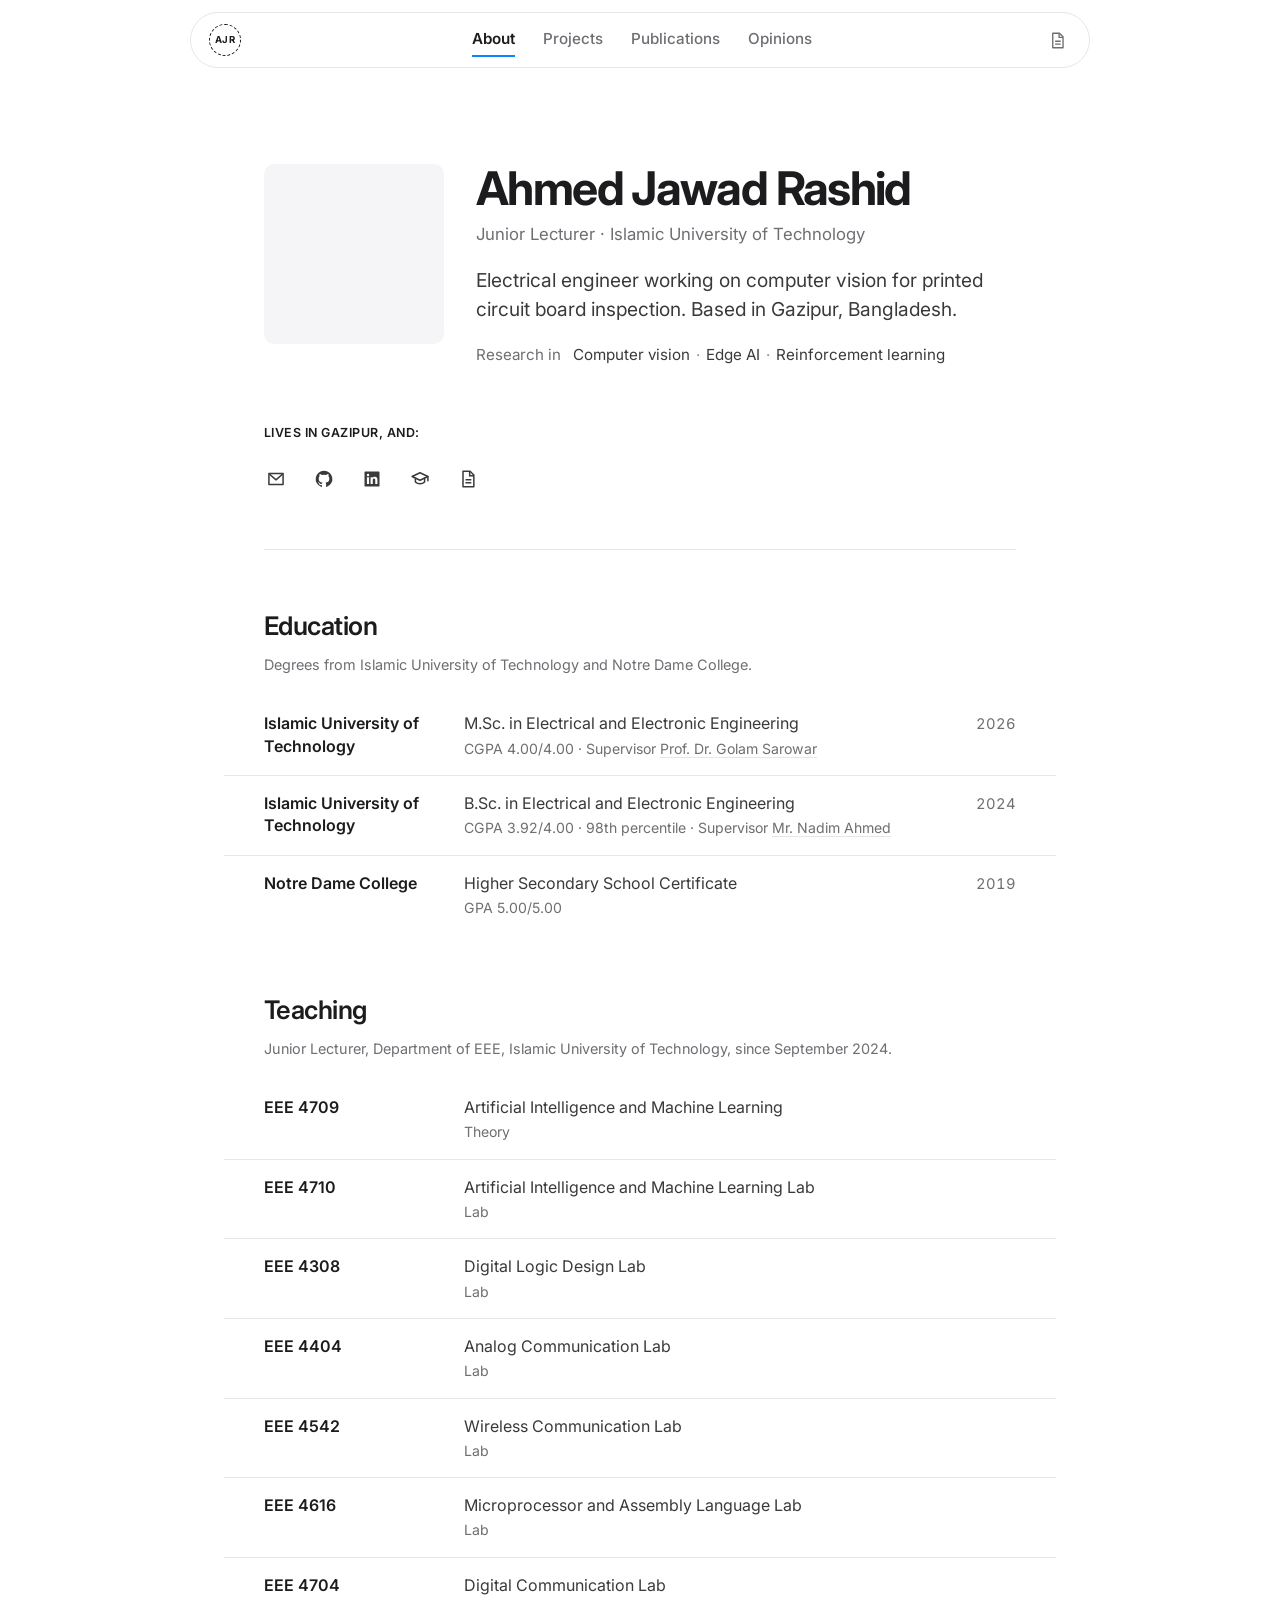
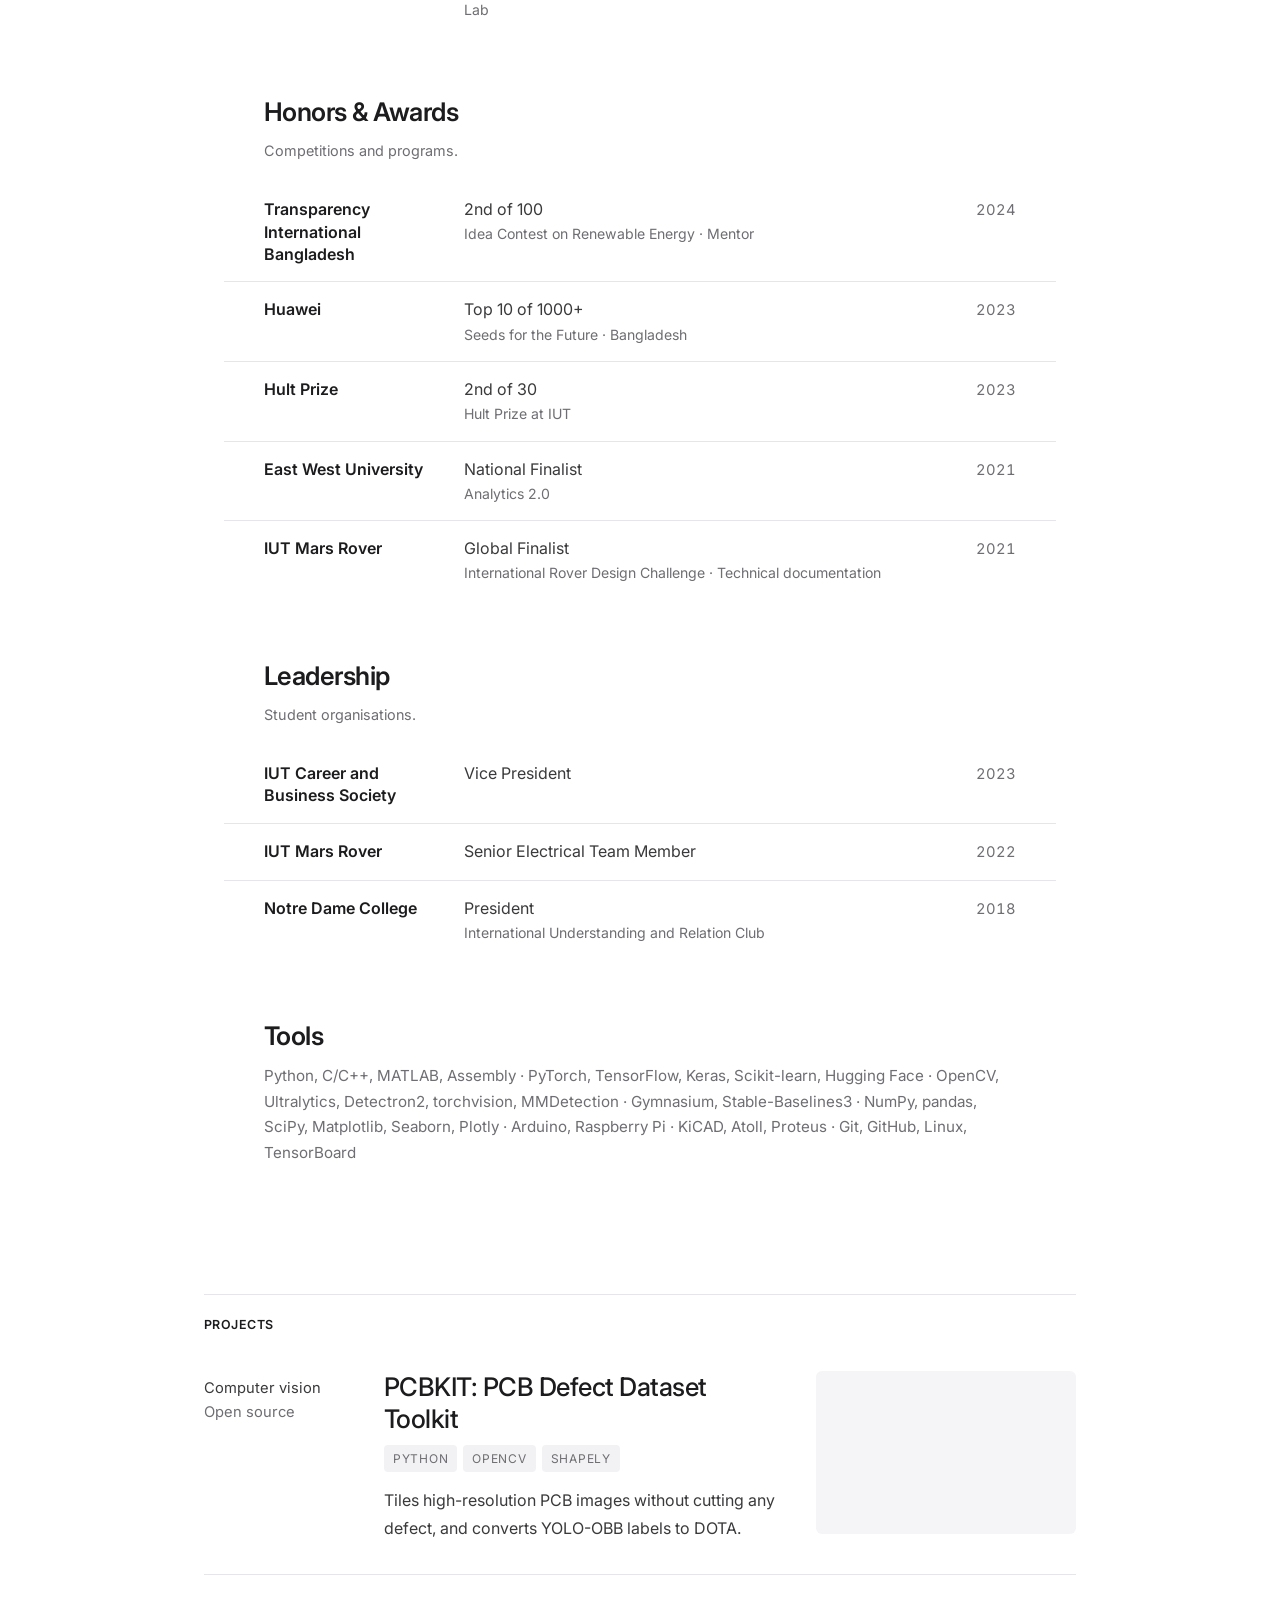
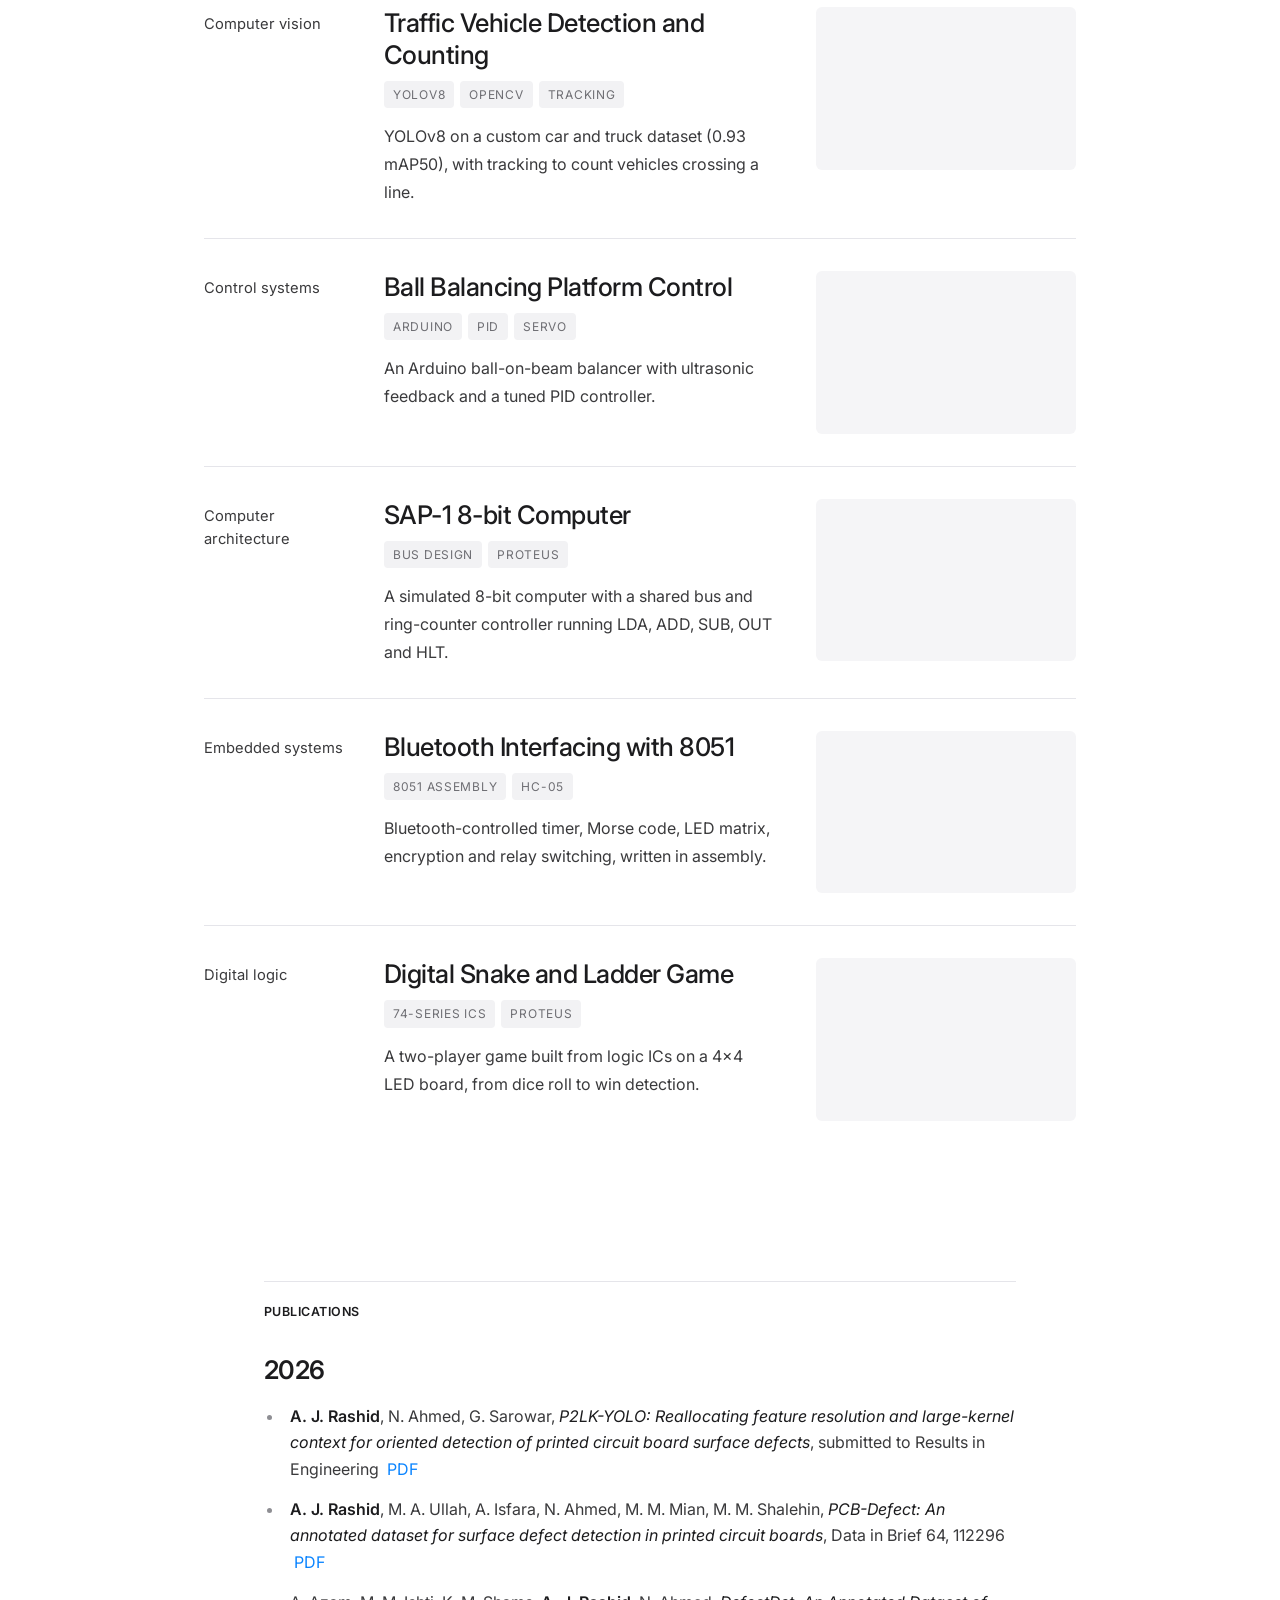
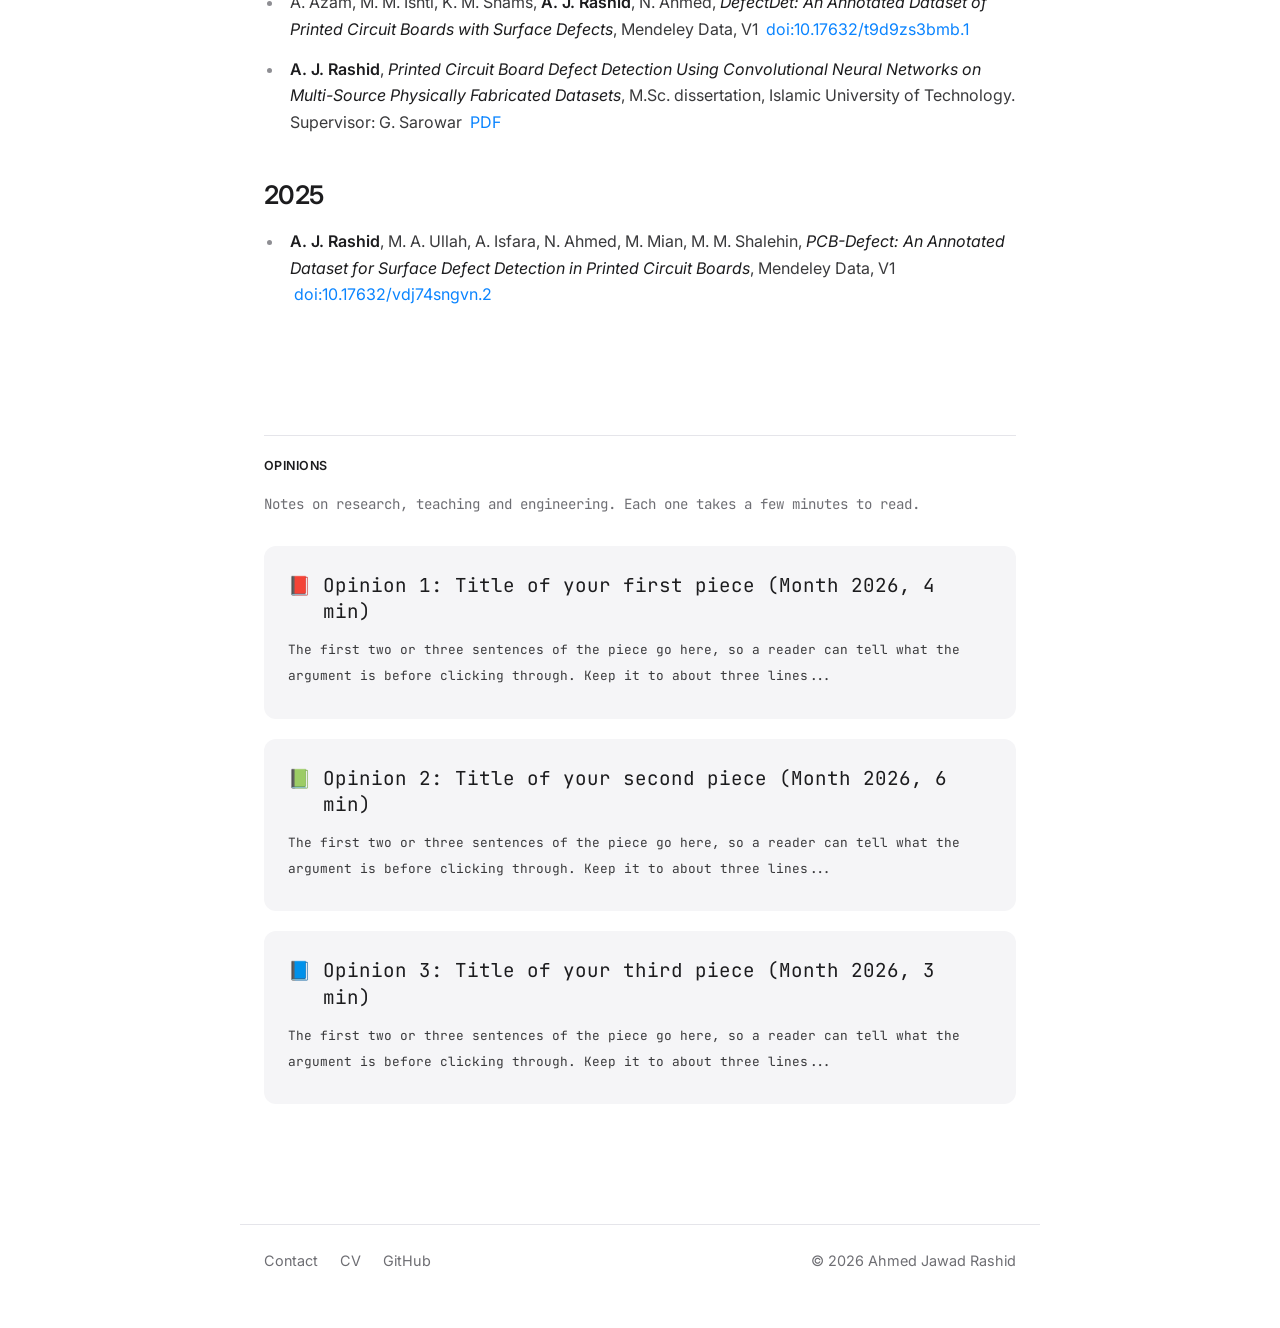
==== index.html @ 2326cf84 "Add files via upload" ====
<!DOCTYPE html>
<html lang="en">
<head>
  <meta charset="utf-8">
  <meta name="viewport" content="width=device-width, initial-scale=1">
  <meta name="color-scheme" content="light dark">
  <title>Ahmed Jawad Rashid</title>
  <meta name="description" content="Ahmed Jawad Rashid, Junior Lecturer in Electrical and Electronic Engineering at Islamic University of Technology. Computer vision, edge AI and reinforcement learning.">
  <link rel="preconnect" href="https://fonts.googleapis.com">
  <link rel="preconnect" href="https://fonts.gstatic.com" crossorigin>
  <link href="https://fonts.googleapis.com/css2?family=Inter:wght@400;500;600;700&family=JetBrains+Mono:wght@400;500&display=swap" rel="stylesheet">
  <link rel="stylesheet" href="style.css">
</head>
<body>

<a class="skip" href="#about">Skip to main content</a>

<!-- ===================== NAV (pill bar) ===================== -->
<div class="nav-wrap">
  <nav class="nav" aria-label="Main">
    <a class="logo" href="#about" aria-label="Home">AJR</a>
    <div class="nav-links">
      <a href="#about">About</a>
      <a href="#projects">Projects</a>
      <a href="#publications">Publications</a>
      <a href="#opinions">Opinions</a>
    </div>
    <a class="nav-icon" href="cv.pdf" aria-label="CV (PDF)" title="CV (PDF)">
      <svg viewBox="0 0 24 24" aria-hidden="true"><path d="M6 2.8h8.5L19 7.3v13.9H6z" fill="none" stroke="currentColor" stroke-width="1.7" stroke-linejoin="round"/><path d="M14 3v5h5M9 13h7M9 16.5h7" fill="none" stroke="currentColor" stroke-width="1.7"/></svg>
    </a>
  </nav>
</div>

<main>

  <!-- ===================== ABOUT ===================== -->
  <section id="about" class="wrap">

    <div class="hero">
      <div class="photo">
        <!-- Add a square photo at images/photo.jpg -->
        <img src="images/photo.jpg" alt="Ahmed Jawad Rashid" onerror="this.parentNode.classList.add('empty'); this.remove();">
      </div>
      <div class="hero-text">
        <h1>Ahmed Jawad Rashid</h1>
        <p class="subname">Junior Lecturer · Islamic University of Technology</p>
        <p class="bio">Electrical engineer working on computer vision for printed circuit board inspection. Based in Gazipur, Bangladesh.</p>
        <p class="also">
          <span class="also-label">Research in</span>
          <span>Computer vision</span><span class="dot">·</span><span>Edge AI</span><span class="dot">·</span><span>Reinforcement learning</span>
        </p>
      </div>
    </div>

    <p class="label">Lives in Gazipur, and:</p>
    <ul class="icons">
      <li><a href="mailto:ahmedjawad@iut-dhaka.edu" aria-label="Email" title="Email">
        <svg viewBox="0 0 24 24" aria-hidden="true"><path d="M3.5 5.5h17v13h-17z" fill="none" stroke="currentColor" stroke-width="1.8" stroke-linejoin="round"/><path d="m4 6 8 7 8-7" fill="none" stroke="currentColor" stroke-width="1.8" stroke-linejoin="round"/></svg></a></li>
      <li><a href="https://github.com/jawadrashidd" aria-label="GitHub" title="GitHub">
        <svg viewBox="0 0 24 24" aria-hidden="true"><path fill="currentColor" d="M12 2a10 10 0 0 0-3.16 19.49c.5.09.68-.22.68-.48v-1.7c-2.78.6-3.37-1.34-3.37-1.34-.45-1.16-1.11-1.47-1.11-1.47-.91-.62.07-.6.07-.6 1 .07 1.53 1.03 1.53 1.03.9 1.52 2.34 1.08 2.91.83.09-.65.35-1.08.63-1.33-2.22-.25-4.55-1.11-4.55-4.94 0-1.09.39-1.98 1.03-2.68-.1-.25-.45-1.27.1-2.64 0 0 .84-.27 2.75 1.02a9.5 9.5 0 0 1 5 0c1.91-1.29 2.75-1.02 2.75-1.02.55 1.37.2 2.39.1 2.64.64.7 1.03 1.59 1.03 2.68 0 3.840-2.34 4.68-4.57 4.93.36.31.68.92.68 1.85v2.75c0 .27.18.58.69.48A10 10 0 0 0 12 2z"/></svg></a></li>
      <li><a href="https://linkedin.com/in/ahmed-jawad-rashid" aria-label="LinkedIn" title="LinkedIn">
        <svg viewBox="0 0 24 24" aria-hidden="true"><path fill="currentColor" d="M4 3h16a1 1 0 0 1 1 1v16a1 1 0 0 1-1 1H4a1 1 0 0 1-1-1V4a1 1 0 0 1 1-1zm1.9 6.8V18h2.6V9.8zM7.2 5.6a1.5 1.5 0 1 0 0 3 1.5 1.5 0 0 0 0-3zM10.3 9.8V18h2.6v-4.3c0-1.1.2-2.2 1.6-2.2 1.4 0 1.4 1.3 1.4 2.3V18h2.6v-4.7c0-2.3-.5-4-3.2-4-1.3 0-2.1.7-2.5 1.3V9.8z"/></svg></a></li>
      <li><a href="https://eee.iutoic-dhaka.edu/profile/ahmedjawad/education" aria-label="University profile" title="University profile">
        <svg viewBox="0 0 24 24" aria-hidden="true"><path d="M2.5 9 12 4.5 21.5 9 12 13.5z" fill="none" stroke="currentColor" stroke-width="1.8" stroke-linejoin="round"/><path d="M6.5 11v4.5c1.5 1.5 3.4 2.2 5.5 2.2s4-.7 5.5-2.2V11M21.5 9v5" fill="none" stroke="currentColor" stroke-width="1.8" stroke-linecap="round"/></svg></a></li>
      <li><a href="cv.pdf" aria-label="CV (PDF)" title="CV (PDF)">
        <svg viewBox="0 0 24 24" aria-hidden="true"><path d="M6 2.8h8.5L19 7.3v13.9H6z" fill="none" stroke="currentColor" stroke-width="1.8" stroke-linejoin="round"/><path d="M14 3v5h5M9 13h7M9 16.5h7" fill="none" stroke="currentColor" stroke-width="1.8"/></svg></a></li>
    </ul>

    <hr class="divider">

    <!-- Three-column tables, as on wongmjane.com/about -->
    <div class="group">
      <h2>Education</h2>
      <p class="group-sub">Degrees from Islamic University of Technology and Notre Dame College.</p>
      <ul class="table">
        <li>
          <span class="t-org">Islamic University of Technology</span>
          <span class="t-main">M.Sc. in Electrical and Electronic Engineering<small>CGPA 4.00/4.00 · Supervisor <a href="https://eee.iutoic-dhaka.edu/profile/asim">Prof. Dr. Golam Sarowar</a></small></span>
          <span class="t-year">2026</span>
        </li>
        <li>
          <span class="t-org">Islamic University of Technology</span>
          <span class="t-main">B.Sc. in Electrical and Electronic Engineering<small>CGPA 3.92/4.00 · 98th percentile · Supervisor <a href="https://nadimahmed.faculty.bio/">Mr. Nadim Ahmed</a></small></span>
          <span class="t-year">2024</span>
        </li>
        <li>
          <span class="t-org">Notre Dame College</span>
          <span class="t-main">Higher Secondary School Certificate<small>GPA 5.00/5.00</small></span>
          <span class="t-year">2019</span>
        </li>
      </ul>
    </div>

    <div class="group">
      <h2>Teaching</h2>
      <p class="group-sub">Junior Lecturer, Department of EEE, Islamic University of Technology, since September 2024.</p>
      <ul class="table">
        <li><span class="t-org">EEE 4709</span><span class="t-main">Artificial Intelligence and Machine Learning<small>Theory</small></span><span class="t-year"></span></li>
        <li><span class="t-org">EEE 4710</span><span class="t-main">Artificial Intelligence and Machine Learning Lab<small>Lab</small></span><span class="t-year"></span></li>
        <li><span class="t-org">EEE 4308</span><span class="t-main">Digital Logic Design Lab<small>Lab</small></span><span class="t-year"></span></li>
        <li><span class="t-org">EEE 4404</span><span class="t-main">Analog Communication Lab<small>Lab</small></span><span class="t-year"></span></li>
        <li><span class="t-org">EEE 4542</span><span class="t-main">Wireless Communication Lab<small>Lab</small></span><span class="t-year"></span></li>
        <li><span class="t-org">EEE 4616</span><span class="t-main">Microprocessor and Assembly Language Lab<small>Lab</small></span><span class="t-year"></span></li>
        <li><span class="t-org">EEE 4704</span><span class="t-main">Digital Communication Lab<small>Lab</small></span><span class="t-year"></span></li>
      </ul>
    </div>

    <div class="group">
      <h2>Honors &amp; Awards</h2>
      <p class="group-sub">Competitions and programs.</p>
      <ul class="table">
        <li><span class="t-org">Transparency International Bangladesh</span><span class="t-main">2nd of 100<small>Idea Contest on Renewable Energy · Mentor</small></span><span class="t-year">2024</span></li>
        <li><span class="t-org">Huawei</span><span class="t-main">Top 10 of 1000+<small>Seeds for the Future · Bangladesh</small></span><span class="t-year">2023</span></li>
        <li><span class="t-org">Hult Prize</span><span class="t-main">2nd of 30<small>Hult Prize at IUT</small></span><span class="t-year">2023</span></li>
        <li><span class="t-org">East West University</span><span class="t-main">National Finalist<small>Analytics 2.0</small></span><span class="t-year">2021</span></li>
        <li><span class="t-org">IUT Mars Rover</span><span class="t-main">Global Finalist<small>International Rover Design Challenge · Technical documentation</small></span><span class="t-year">2021</span></li>
      </ul>
    </div>

    <div class="group">
      <h2>Leadership</h2>
      <p class="group-sub">Student organisations.</p>
      <ul class="table">
        <li><span class="t-org">IUT Career and Business Society</span><span class="t-main">Vice President</span><span class="t-year">2023</span></li>
        <li><span class="t-org">IUT Mars Rover</span><span class="t-main">Senior Electrical Team Member</span><span class="t-year">2022</span></li>
        <li><span class="t-org">Notre Dame College</span><span class="t-main">President<small>International Understanding and Relation Club</small></span><span class="t-year">2018</span></li>
      </ul>
    </div>

    <div class="group">
      <h2>Tools</h2>
      <p class="group-sub tools">
        Python, C/C++, MATLAB, Assembly · PyTorch, TensorFlow, Keras, Scikit-learn, Hugging Face ·
        OpenCV, Ultralytics, Detectron2, torchvision, MMDetection · Gymnasium, Stable-Baselines3 ·
        NumPy, pandas, SciPy, Matplotlib, Seaborn, Plotly · Arduino, Raspberry Pi ·
        KiCAD, Atoll, Proteus · Git, GitHub, Linux, TensorBoard
      </p>
    </div>
  </section>

  <!-- ===================== PROJECTS (amitness.com layout) ===================== -->
  <section id="projects" class="wrap-wide">
    <p class="label section-label">Projects</p>

    <!-- Each row: kind on the left, then title, tags and one-line description, image on the right.
         Put images in images/projects/ with the file names below. -->
    <ul class="posts">
      <li class="post-row">
        <div class="pr-side">Computer vision<br><span>Open source</span></div>
        <div class="pr-main">
          <h3><a href="https://github.com/jawadrashidd/pcbkit">PCBKIT: PCB Defect Dataset Toolkit</a></h3>
          <p class="chips"><span>Python</span><span>OpenCV</span><span>Shapely</span></p>
          <p>Tiles high-resolution PCB images without cutting any defect, and converts YOLO-OBB labels to DOTA.</p>
        </div>
        <a class="pr-img" href="https://github.com/jawadrashidd/pcbkit" tabindex="-1" aria-hidden="true"><img src="images/projects/pcbkit.jpg" alt="" onerror="this.parentNode.classList.add('empty'); this.remove();"></a>
      </li>
      <li class="post-row">
        <div class="pr-side">Computer vision</div>
        <div class="pr-main">
          <h3><a href="https://github.com/jawadrashidd/YOLO-V8-Traffic-Vehicle-Counter">Traffic Vehicle Detection and Counting</a></h3>
          <p class="chips"><span>YOLOv8</span><span>OpenCV</span><span>Tracking</span></p>
          <p>YOLOv8 on a custom car and truck dataset (0.93 mAP50), with tracking to count vehicles crossing a line.</p>
        </div>
        <a class="pr-img" href="https://github.com/jawadrashidd/YOLO-V8-Traffic-Vehicle-Counter" tabindex="-1" aria-hidden="true"><img src="images/projects/traffic.jpg" alt="" onerror="this.parentNode.classList.add('empty'); this.remove();"></a>
      </li>
      <li class="post-row">
        <div class="pr-side">Control systems</div>
        <div class="pr-main">
          <h3><a href="https://github.com/jawadrashidd/Ball-Balancing-Control-System-with-PID-Controller-Implementation">Ball Balancing Platform Control</a></h3>
          <p class="chips"><span>Arduino</span><span>PID</span><span>Servo</span></p>
          <p>An Arduino ball-on-beam balancer with ultrasonic feedback and a tuned PID controller.</p>
        </div>
        <a class="pr-img" href="https://github.com/jawadrashidd/Ball-Balancing-Control-System-with-PID-Controller-Implementation" tabindex="-1" aria-hidden="true"><img src="images/projects/ball-balance.jpg" alt="" onerror="this.parentNode.classList.add('empty'); this.remove();"></a>
      </li>
      <li class="post-row">
        <div class="pr-side">Computer architecture</div>
        <div class="pr-main">
          <h3><a href="https://github.com/jawadrashidd/SAP-01">SAP-1 8-bit Computer</a></h3>
          <p class="chips"><span>Bus design</span><span>Proteus</span></p>
          <p>A simulated 8-bit computer with a shared bus and ring-counter controller running LDA, ADD, SUB, OUT and HLT.</p>
        </div>
        <a class="pr-img" href="https://github.com/jawadrashidd/SAP-01" tabindex="-1" aria-hidden="true"><img src="images/projects/sap1.jpg" alt="" onerror="this.parentNode.classList.add('empty'); this.remove();"></a>
      </li>
      <li class="post-row">
        <div class="pr-side">Embedded systems</div>
        <div class="pr-main">
          <h3><a href="https://github.com/jawadrashidd/Bluetooth-Interfacing-with-8051-Microcontroller-using-Assembly-Language">Bluetooth Interfacing with 8051</a></h3>
          <p class="chips"><span>8051 assembly</span><span>HC-05</span></p>
          <p>Bluetooth-controlled timer, Morse code, LED matrix, encryption and relay switching, written in assembly.</p>
        </div>
        <a class="pr-img" href="https://github.com/jawadrashidd/Bluetooth-Interfacing-with-8051-Microcontroller-using-Assembly-Language" tabindex="-1" aria-hidden="true"><img src="images/projects/bt8051.jpg" alt="" onerror="this.parentNode.classList.add('empty'); this.remove();"></a>
      </li>
      <li class="post-row">
        <div class="pr-side">Digital logic</div>
        <div class="pr-main">
          <h3><a href="https://github.com/jawadrashidd/Snake-Ladder-Game-using-Logic-Gates-">Digital Snake and Ladder Game</a></h3>
          <p class="chips"><span>74-series ICs</span><span>Proteus</span></p>
          <p>A two-player game built from logic ICs on a 4×4 LED board, from dice roll to win detection.</p>
        </div>
        <a class="pr-img" href="https://github.com/jawadrashidd/Snake-Ladder-Game-using-Logic-Gates-" tabindex="-1" aria-hidden="true"><img src="images/projects/snake-ladder.jpg" alt="" onerror="this.parentNode.classList.add('empty'); this.remove();"></a>
      </li>
    </ul>
  </section>

  <!-- ===================== PUBLICATIONS (awebb.info layout) ===================== -->
  <section id="publications" class="wrap">
    <p class="label section-label">Publications</p>

    <h3 class="year">2026</h3>
    <ul class="pubs">
      <li>
        <b>A. J. Rashid</b>, N. Ahmed, G. Sarowar,
        <i>P2LK-YOLO: Reallocating feature resolution and large-kernel context for oriented detection of printed circuit board surface defects</i>,
        submitted to Results in Engineering
        <a href="https://drive.google.com/file/d/1by5x_7X9_V7NwJYjJ6peI5bde35etAOP/view?usp=sharing">PDF</a>
      </li>
      <li>
        <b>A. J. Rashid</b>, M. A. Ullah, A. Isfara, N. Ahmed, M. M. Mian, M. M. Shalehin,
        <i>PCB-Defect: An annotated dataset for surface defect detection in printed circuit boards</i>,
        Data in Brief 64, 112296
        <a href="https://drive.google.com/YOUR-PCB-DEFECT-LINK">PDF</a>
      </li>
      <li>
        A. Azam, M. M. Ishti, K. M. Shams, <b>A. J. Rashid</b>, N. Ahmed,
        <i>DefectDet: An Annotated Dataset of Printed Circuit Boards with Surface Defects</i>,
        Mendeley Data, V1
        <a href="https://doi.org/10.17632/t9d9zs3bmb.1">doi:10.17632/t9d9zs3bmb.1</a>
      </li>
      <li>
        <b>A. J. Rashid</b>,
        <i>Printed Circuit Board Defect Detection Using Convolutional Neural Networks on Multi-Source Physically Fabricated Datasets</i>,
        M.Sc. dissertation, Islamic University of Technology. Supervisor: G. Sarowar
        <a href="https://drive.google.com/file/d/1tH5XF7WhR12DhENtHtNzMiMtdsokwAP6/view?usp=sharing">PDF</a>
      </li>
    </ul>

    <h3 class="year">2025</h3>
    <ul class="pubs">
      <li>
        <b>A. J. Rashid</b>, M. A. Ullah, A. Isfara, N. Ahmed, M. Mian, M. M. Shalehin,
        <i>PCB-Defect: An Annotated Dataset for Surface Defect Detection in Printed Circuit Boards</i>,
        Mendeley Data, V1
        <a href="https://doi.org/10.17632/vdj74sngvn.1">doi:10.17632/vdj74sngvn.2</a>
      </li>
    </ul>
  </section>

  <!-- ===================== OPINIONS (alexwest.co layout) ===================== -->
  <section id="opinions" class="wrap">
    <p class="label section-label">Opinions</p>
    <p class="op-intro">Notes on research, teaching and engineering. Each one takes a few minutes to read.</p>

    <!-- PLACEHOLDERS: replace these with your own pieces.
         Each card links to a page in opinions/; copy opinions/template.html to start one. -->
    <ol class="op-list">
      <li>
        <a class="op-card" href="opinions/template.html">
          <span class="op-title"><span class="op-mark" aria-hidden="true">📕</span>Opinion 1: Title of your first piece (Month 2026, 4 min)</span>
          <span class="op-excerpt">The first two or three sentences of the piece go here, so a reader can tell what the argument is before clicking through. Keep it to about three lines...</span>
        </a>
      </li>
      <li>
        <a class="op-card" href="opinions/template.html">
          <span class="op-title"><span class="op-mark" aria-hidden="true">📗</span>Opinion 2: Title of your second piece (Month 2026, 6 min)</span>
          <span class="op-excerpt">The first two or three sentences of the piece go here, so a reader can tell what the argument is before clicking through. Keep it to about three lines...</span>
        </a>
      </li>
      <li>
        <a class="op-card" href="opinions/template.html">
          <span class="op-title"><span class="op-mark" aria-hidden="true">📘</span>Opinion 3: Title of your third piece (Month 2026, 3 min)</span>
          <span class="op-excerpt">The first two or three sentences of the piece go here, so a reader can tell what the argument is before clicking through. Keep it to about three lines...</span>
        </a>
      </li>
    </ol>
  </section>

</main>

<footer class="wrap footer">
  <a href="mailto:ahmedjawad@iut-dhaka.edu">Contact</a>
  <a href="cv.pdf">CV</a>
  <a href="https://github.com/jawadrashidd">GitHub</a>
  <span class="copy">© 2026 Ahmed Jawad Rashid</span>
</footer>

<!-- Underlines the nav link for the section you're reading. No animation. -->
<script>
  (function () {
    var links = document.querySelectorAll('.nav-links a');
    var map = {};
    links.forEach(function (a) { map[a.getAttribute('href').slice(1)] = a; });
    function set(id) {
      links.forEach(function (a) { a.classList.remove('active'); });
      if (map[id]) map[id].classList.add('active');
    }
    if (!('IntersectionObserver' in window)) { set('about'); return; }
    var io = new IntersectionObserver(function (entries) {
      entries.forEach(function (e) { if (e.isIntersecting) set(e.target.id); });
    }, { rootMargin: '-45% 0px -50% 0px' });
    Object.keys(map).forEach(function (id) {
      var el = document.getElementById(id);
      if (el) io.observe(el);
    });
    set('about');
  })();
</script>
</body>
</html>
---- style.css ----
/* Light by default, dark when the visitor's system is in dark mode (as wongmjane.com does).
   To force white for everyone, delete the @media (prefers-color-scheme: dark) block below
   and change the color-scheme meta tag in index.html to "light". */

:root {
  --bg: #ffffff;
  --text: #1c1c1e;
  --text-2: #3a3a3c;
  --muted: #6e6e73;
  --faint: #8e8e93;
  --line: #e5e5ea;
  --chip: #f2f2f4;
  --card: #f5f5f7;
  --card-hover: #ececef;
  --nav-bg: rgba(255, 255, 255, 0.85);
  --nav-border: #e5e5ea;
  --accent: #0a84ff;
  --sans: "Inter", -apple-system, BlinkMacSystemFont, "Segoe UI", Roboto, Helvetica, Arial, sans-serif;
  --mono: "JetBrains Mono", ui-monospace, SFMono-Regular, Menlo, Consolas, monospace;
}

@media (prefers-color-scheme: dark) {
  :root {
    --bg: #121212;
    --text: #f5f5f7;
    --text-2: #d1d1d6;
    --muted: #a1a1a6;
    --faint: #8e8e93;
    --line: #2c2c2e;
    --chip: #232325;
    --card: #1c1c1e;
    --card-hover: #242426;
    --nav-bg: rgba(28, 28, 30, 0.85);
    --nav-border: #3a3a3c;
  }
}

* { box-sizing: border-box; }
html { -webkit-text-size-adjust: 100%; scroll-padding-top: 96px; }

body {
  margin: 0;
  background: var(--bg);
  color: var(--text);
  font-family: var(--sans);
  font-size: 16px;
  line-height: 1.6;
  -webkit-font-smoothing: antialiased;
}

a { color: inherit; text-decoration: none; }
a:hover { text-decoration: underline; text-underline-offset: 3px; text-decoration-thickness: 1px; }

h1, h2, h3 { margin: 0; }
p { margin: 0; }

.wrap { max-width: 800px; margin-left: auto; margin-right: auto; padding-left: 24px; padding-right: 24px; }
.wrap-wide { max-width: 920px; margin-left: auto; margin-right: auto; padding-left: 24px; padding-right: 24px; }

.skip { position: absolute; left: -9999px; }
.skip:focus { left: 12px; top: 12px; background: var(--bg); padding: 6px 10px; z-index: 20; }

/* ===================== NAV ===================== */
.nav-wrap { position: sticky; top: 0; z-index: 10; padding: 12px 16px 0; }
.nav {
  max-width: 900px;
  margin: 0 auto;
  height: 56px;
  padding: 0 14px 0 18px;
  display: grid;
  grid-template-columns: 1fr auto 1fr;
  align-items: center;
  border: 1px solid var(--nav-border);
  border-radius: 999px;
  background: var(--nav-bg);
  backdrop-filter: saturate(180%) blur(14px);
  -webkit-backdrop-filter: saturate(180%) blur(14px);
}
.logo {
  justify-self: start;
  width: 32px; height: 32px;
  border-radius: 50%;
  border: 1.5px dashed var(--text);
  display: grid; place-items: center;
  font-size: 0.6rem; font-weight: 700; letter-spacing: 0.04em;
}
.logo:hover { text-decoration: none; }
.nav-links { display: flex; gap: 28px; }
.nav-links a {
  font-size: 0.95rem;
  font-weight: 500;
  color: var(--muted);
  padding: 4px 0;
  border-bottom: 2px solid transparent;
}
.nav-links a:hover { color: var(--text); text-decoration: none; }
.nav-links a.active { color: var(--text); font-weight: 600; border-bottom-color: var(--accent); }
.nav-icon { justify-self: end; display: grid; place-items: center; width: 36px; height: 36px; border-radius: 50%; color: var(--muted); }
.nav-icon:hover { color: var(--text); background: var(--chip); }
.nav-icon svg { width: 19px; height: 19px; }

/* ===================== SECTIONS ===================== */
main > section { margin-top: 128px; }
main > section#about { margin-top: 96px; }

.label {
  font-size: 0.78rem;
  font-weight: 600;
  text-transform: uppercase;
  letter-spacing: 0.04em;
  color: var(--text);
}
.section-label { margin-bottom: 28px; padding-top: 20px; border-top: 1px solid var(--line); }

/* ===================== ABOUT ===================== */
.hero {
  display: grid;
  grid-template-columns: 180px minmax(0, 1fr);
  gap: 32px;
  align-items: start;
}
.photo {
  width: 180px; height: 180px;
  border-radius: 10px;
  overflow: hidden;
  background: var(--card);
}
.photo img { width: 100%; height: 100%; object-fit: cover; display: block; }

h1 {
  font-size: 2.9rem;
  font-weight: 700;
  letter-spacing: -0.035em;
  line-height: 1.05;
}
.subname { margin-top: 8px; font-size: 1.05rem; color: var(--muted); }
.bio { margin-top: 18px; font-size: 1.2rem; line-height: 1.55; color: var(--text-2); }
.also { margin-top: 18px; font-size: 0.95rem; color: var(--text-2); display: flex; flex-wrap: wrap; gap: 6px; align-items: baseline; }
.also-label { color: var(--muted); margin-right: 6px; }
.also .dot { color: var(--faint); }

#about > .label { margin-top: 56px; }
.icons { list-style: none; display: flex; flex-wrap: wrap; gap: 4px; margin: 14px 0 0 -10px; padding: 0; }
.icons a { display: grid; place-items: center; width: 44px; height: 44px; border-radius: 10px; color: var(--text-2); }
.icons a:hover { background: var(--chip); color: var(--text); }
.icons svg { width: 20px; height: 20px; }

.divider { border: 0; border-top: 1px solid var(--line); margin: 48px 0 0; }

.group { margin-top: 56px; }
.group h2 { font-size: 1.6rem; font-weight: 600; letter-spacing: -0.02em; }
.group-sub { margin-top: 6px; font-size: 0.9rem; color: var(--muted); }
.group-sub.tools { font-size: 0.95rem; line-height: 1.7; }

.table { list-style: none; margin: 20px -40px 0; padding: 0; }
.table li {
  display: grid;
  grid-template-columns: 176px minmax(0, 1fr) 56px;
  gap: 24px;
  padding: 16px 40px;
  border-bottom: 1px solid var(--line);
}
.table li:last-child { border-bottom: 0; }
.t-org { font-weight: 600; line-height: 1.4; }
.t-main { color: var(--text-2); line-height: 1.45; }
.t-main small { display: block; margin-top: 3px; font-size: 0.88rem; color: var(--muted); }
.t-main small a { text-decoration: underline; text-decoration-color: var(--line); text-underline-offset: 3px; }
.t-year { text-align: right; color: var(--muted); font-size: 0.92rem; font-variant-numeric: tabular-nums; padding-top: 1px; }

/* ===================== PROJECTS (amitness) ===================== */
.posts { list-style: none; margin: 0; padding: 0; }
.post-row {
  display: grid;
  grid-template-columns: 140px minmax(0, 1fr) 260px;
  gap: 40px;
  align-items: start;
  padding: 32px 0;
  border-bottom: 1px solid var(--line);
}
.post-row:first-child { padding-top: 8px; }
.post-row:last-child { border-bottom: 0; }

.pr-side { font-size: 0.92rem; color: var(--text-2); line-height: 1.6; padding-top: 6px; }
.pr-side span { color: var(--muted); }

.pr-main h3 { font-size: 1.6rem; font-weight: 500; letter-spacing: -0.02em; line-height: 1.25; }
.pr-main h3 a:hover { text-decoration: none; color: var(--accent); }
.chips { display: flex; flex-wrap: wrap; gap: 6px; margin: 10px 0 14px; }
.chips span {
  font-size: 0.75rem;
  text-transform: uppercase;
  letter-spacing: 0.06em;
  padding: 4px 9px;
  border-radius: 4px;
  background: var(--chip);
  color: var(--muted);
}
.pr-main > p:last-child { color: var(--text-2); font-size: 1rem; line-height: 1.75; }

.pr-img {
  display: block;
  aspect-ratio: 16 / 10;
  border-radius: 6px;
  overflow: hidden;
  background: var(--card);
}
.pr-img img { width: 100%; height: 100%; object-fit: cover; display: block; }

/* ===================== PUBLICATIONS (awebb) ===================== */
.year { font-size: 1.6rem; font-weight: 600; letter-spacing: -0.02em; margin: 40px 0 12px; }
.section-label + .year { margin-top: 0; }
.pubs { margin: 0; padding-left: 20px; }
.pubs li { margin-bottom: 14px; padding-left: 6px; color: var(--text-2); line-height: 1.65; }
.pubs li::marker { color: var(--faint); }
.pubs b { color: var(--text); font-weight: 600; }
.pubs i { color: var(--text); }
.pubs a {
  margin-left: 4px;
  white-space: nowrap;
  color: var(--accent);
}

/* ===================== OPINIONS (alexwest) ===================== */
#opinions { font-family: var(--mono); }
#opinions .label { font-family: var(--sans); }
.op-intro { color: var(--muted); font-size: 0.88rem; line-height: 1.8; margin: -12px 0 28px; }
.op-list { list-style: none; margin: 0; padding: 0; }
.op-list li + li { margin-top: 20px; }
.op-card {
  display: block;
  padding: 26px 24px 30px;
  border-radius: 12px;
  background: var(--card);
}
.op-card:hover { background: var(--card-hover); text-decoration: none; }
.op-title { display: flex; gap: 12px; align-items: baseline; font-size: 1.2rem; line-height: 1.4; color: var(--text); }
.op-mark { font-size: 1.15rem; flex: none; }
.op-excerpt { display: block; margin-top: 12px; font-size: 0.8rem; line-height: 2; color: var(--text-2); }

/* ===================== FOOTER ===================== */
.footer {
  display: flex;
  flex-wrap: wrap;
  gap: 8px 22px;
  margin-top: 120px;
  padding-top: 24px;
  padding-bottom: 56px;
  border-top: 1px solid var(--line);
  font-size: 0.9rem;
  color: var(--muted);
}
.footer a:hover { color: var(--text); }
.copy { margin-left: auto; }

/* ===================== SINGLE OPINION PAGE ===================== */
.article { padding-top: 88px; font-family: var(--mono); }
.article .back { font-family: var(--sans); font-size: 0.9rem; color: var(--muted); }
.article h1 { font-family: var(--mono); font-weight: 500; font-size: 2.1rem; letter-spacing: -0.02em; line-height: 1.25; margin: 28px 0 10px; }
.article .post-meta { color: var(--muted); font-size: 0.85rem; margin-bottom: 40px; }
.article .body p { font-size: 0.95rem; line-height: 2; margin-bottom: 22px; color: var(--text-2); }
.article .body h2 { font-family: var(--mono); font-weight: 500; font-size: 1.2rem; margin: 40px 0 14px; }
.article .body blockquote { margin: 28px 0; padding: 4px 0 4px 18px; border-left: 3px solid var(--line); color: var(--muted); }

/* ===================== SMALL SCREENS ===================== */
@media (max-width: 880px) {
  .post-row { grid-template-columns: minmax(0, 1fr) 200px; gap: 28px; }
  .pr-side { grid-column: 1 / -1; padding-top: 0; margin-bottom: -16px; font-size: 0.85rem; }
  .pr-side br { display: none; }
  .pr-side span::before { content: " · "; }
}

@media (max-width: 640px) {
  .wrap, .wrap-wide { padding-left: 16px; padding-right: 16px; }
  .nav-wrap { padding: 8px 8px 0; }
  .nav { height: 50px; padding: 0 8px 0 10px; }
  .nav-links { gap: 14px; }
  .nav-links a { font-size: 0.85rem; }
  .logo { width: 28px; height: 28px; font-size: 0.5rem; }

  main > section#about { margin-top: 64px; }
  .hero { grid-template-columns: 1fr; gap: 20px; }
  .photo { width: 112px; height: 112px; }
  h1 { font-size: 2.2rem; }
  .bio { font-size: 1.08rem; }

  .table { margin: 16px 0 0; }
  .table li { grid-template-columns: minmax(0, 1fr) auto; gap: 4px 16px; padding: 14px 0; }
  .t-org { grid-column: 1; }
  .t-year { grid-column: 2; grid-row: 1; }
  .t-main { grid-column: 1 / -1; }

  main > section { margin-top: 96px; }
  .post-row { grid-template-columns: 1fr; gap: 16px; padding: 28px 0; }
  .pr-side { margin-bottom: -6px; }
  .pr-main h3 { font-size: 1.35rem; }
  .pr-img { max-width: 100%; }

  .op-card { padding: 20px 18px 24px; }
  .op-title { font-size: 1.02rem; }
  .copy { margin-left: 0; width: 100%; }
}
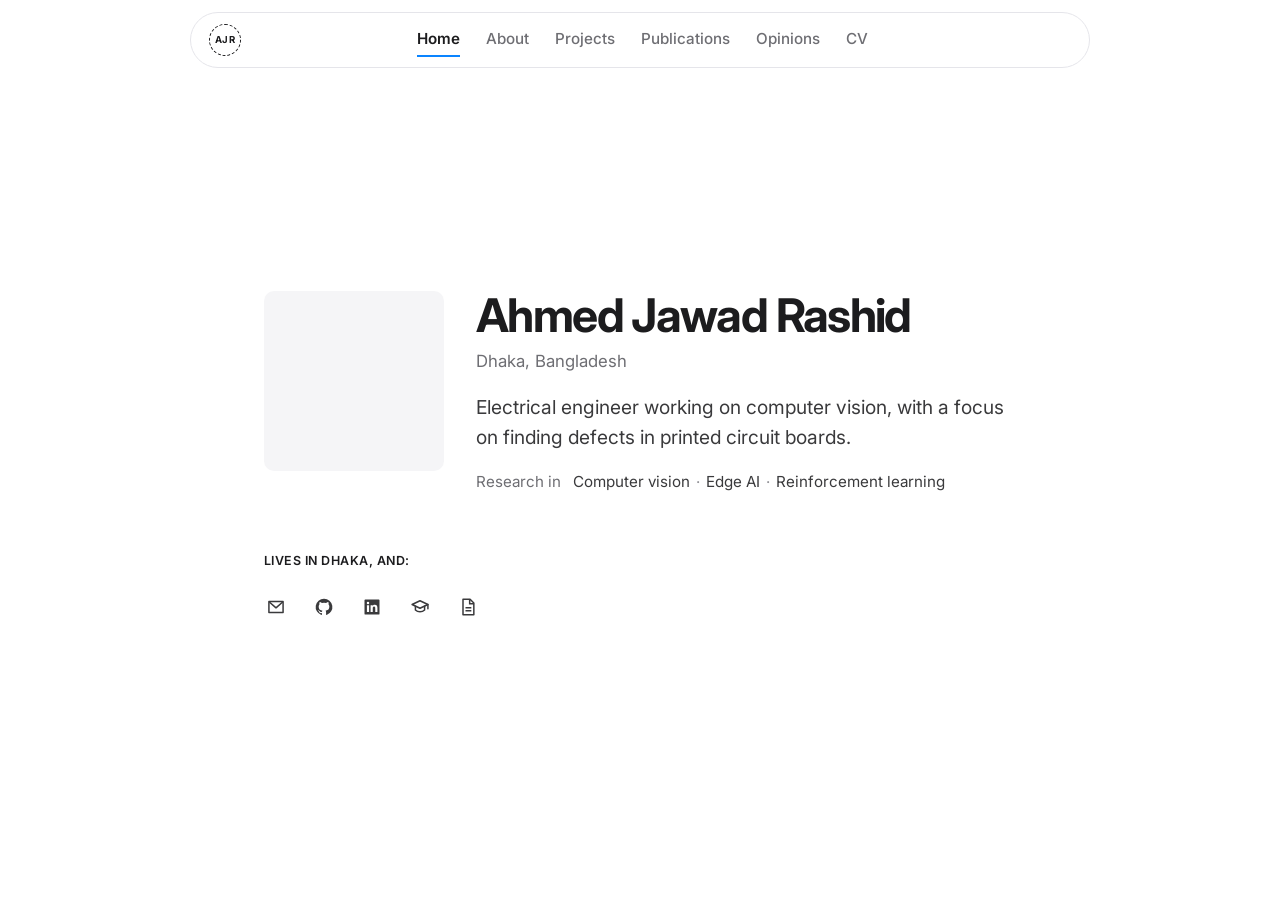
==== commit 88a4c7b3: "Add files via upload" ====
--- a/index.html
+++ b/index.html
@@ -5,55 +5,50 @@
   <meta name="viewport" content="width=device-width, initial-scale=1">
   <meta name="color-scheme" content="light dark">
   <title>Ahmed Jawad Rashid</title>
-  <meta name="description" content="Ahmed Jawad Rashid, Junior Lecturer in Electrical and Electronic Engineering at Islamic University of Technology. Computer vision, edge AI and reinforcement learning.">
+  <meta name="description" content="Ahmed Jawad Rashid, electrical engineer in Dhaka, Bangladesh, working on computer vision, edge AI and reinforcement learning.">
   <link rel="preconnect" href="https://fonts.googleapis.com">
   <link rel="preconnect" href="https://fonts.gstatic.com" crossorigin>
   <link href="https://fonts.googleapis.com/css2?family=Inter:wght@400;500;600;700&family=JetBrains+Mono:wght@400;500&display=swap" rel="stylesheet">
   <link rel="stylesheet" href="style.css">
 </head>
-<body>
+<body class="is-home">
 
-<a class="skip" href="#about">Skip to main content</a>
+<a class="skip" href="#main">Skip to main content</a>
 
-<!-- ===================== NAV (pill bar) ===================== -->
 <div class="nav-wrap">
   <nav class="nav" aria-label="Main">
-    <a class="logo" href="#about" aria-label="Home">AJR</a>
+    <a class="logo" href="index.html" aria-label="Home">AJR</a>
     <div class="nav-links">
-      <a href="#about">About</a>
-      <a href="#projects">Projects</a>
-      <a href="#publications">Publications</a>
-      <a href="#opinions">Opinions</a>
+      <a href="index.html" class="active" aria-current="page">Home</a>
+      <a href="about.html">About</a>
+      <a href="projects.html">Projects</a>
+      <a href="publications.html">Publications</a>
+      <a href="opinions.html">Opinions</a>
+      <a href="cv.html">CV</a>
     </div>
-    <a class="nav-icon" href="cv.pdf" aria-label="CV (PDF)" title="CV (PDF)">
-      <svg viewBox="0 0 24 24" aria-hidden="true"><path d="M6 2.8h8.5L19 7.3v13.9H6z" fill="none" stroke="currentColor" stroke-width="1.7" stroke-linejoin="round"/><path d="M14 3v5h5M9 13h7M9 16.5h7" fill="none" stroke="currentColor" stroke-width="1.7"/></svg>
-    </a>
+    <span class="nav-spacer" aria-hidden="true"></span>
   </nav>
 </div>
 
-<main>
+<main id="main" class="wrap home">
+  <div class="hero">
+    <div class="photo">
+      <!-- Add a square photo at images/photo.jpg -->
+      <img src="images/photo.jpg" alt="Ahmed Jawad Rashid" onerror="this.parentNode.classList.add('empty'); this.remove();">
+    </div>
+    <div class="hero-text">
+      <h1>Ahmed Jawad Rashid</h1>
+      <p class="subname">Dhaka, Bangladesh</p>
+      <p class="bio">Electrical engineer working on computer vision, with a focus on finding defects in printed circuit boards.</p>
+      <p class="also">
+        <span class="also-label">Research in</span>
+        <span>Computer vision</span><span class="dot">·</span><span>Edge AI</span><span class="dot">·</span><span>Reinforcement learning</span>
+      </p>
+    </div>
+  </div>
 
-  <!-- ===================== ABOUT ===================== -->
-  <section id="about" class="wrap">
-
-    <div class="hero">
-      <div class="photo">
-        <!-- Add a square photo at images/photo.jpg -->
-        <img src="images/photo.jpg" alt="Ahmed Jawad Rashid" onerror="this.parentNode.classList.add('empty'); this.remove();">
-      </div>
-      <div class="hero-text">
-        <h1>Ahmed Jawad Rashid</h1>
-        <p class="subname">Junior Lecturer · Islamic University of Technology</p>
-        <p class="bio">Electrical engineer working on computer vision for printed circuit board inspection. Based in Gazipur, Bangladesh.</p>
-        <p class="also">
-          <span class="also-label">Research in</span>
-          <span>Computer vision</span><span class="dot">·</span><span>Edge AI</span><span class="dot">·</span><span>Reinforcement learning</span>
-        </p>
-      </div>
-    </div>
-
-    <p class="label">Lives in Gazipur, and:</p>
-    <ul class="icons">
+  <p class="label home-label">Lives in Dhaka, and:</p>
+  <ul class="icons">
       <li><a href="mailto:ahmedjawad@iut-dhaka.edu" aria-label="Email" title="Email">
         <svg viewBox="0 0 24 24" aria-hidden="true"><path d="M3.5 5.5h17v13h-17z" fill="none" stroke="currentColor" stroke-width="1.8" stroke-linejoin="round"/><path d="m4 6 8 7 8-7" fill="none" stroke="currentColor" stroke-width="1.8" stroke-linejoin="round"/></svg></a></li>
       <li><a href="https://github.com/jawadrashidd" aria-label="GitHub" title="GitHub">
@@ -65,244 +60,7 @@
       <li><a href="cv.pdf" aria-label="CV (PDF)" title="CV (PDF)">
         <svg viewBox="0 0 24 24" aria-hidden="true"><path d="M6 2.8h8.5L19 7.3v13.9H6z" fill="none" stroke="currentColor" stroke-width="1.8" stroke-linejoin="round"/><path d="M14 3v5h5M9 13h7M9 16.5h7" fill="none" stroke="currentColor" stroke-width="1.8"/></svg></a></li>
     </ul>
-
-    <hr class="divider">
-
-    <!-- Three-column tables, as on wongmjane.com/about -->
-    <div class="group">
-      <h2>Education</h2>
-      <p class="group-sub">Degrees from Islamic University of Technology and Notre Dame College.</p>
-      <ul class="table">
-        <li>
-          <span class="t-org">Islamic University of Technology</span>
-          <span class="t-main">M.Sc. in Electrical and Electronic Engineering<small>CGPA 4.00/4.00 · Supervisor <a href="https://eee.iutoic-dhaka.edu/profile/asim">Prof. Dr. Golam Sarowar</a></small></span>
-          <span class="t-year">2026</span>
-        </li>
-        <li>
-          <span class="t-org">Islamic University of Technology</span>
-          <span class="t-main">B.Sc. in Electrical and Electronic Engineering<small>CGPA 3.92/4.00 · 98th percentile · Supervisor <a href="https://nadimahmed.faculty.bio/">Mr. Nadim Ahmed</a></small></span>
-          <span class="t-year">2024</span>
-        </li>
-        <li>
-          <span class="t-org">Notre Dame College</span>
-          <span class="t-main">Higher Secondary School Certificate<small>GPA 5.00/5.00</small></span>
-          <span class="t-year">2019</span>
-        </li>
-      </ul>
-    </div>
-
-    <div class="group">
-      <h2>Teaching</h2>
-      <p class="group-sub">Junior Lecturer, Department of EEE, Islamic University of Technology, since September 2024.</p>
-      <ul class="table">
-        <li><span class="t-org">EEE 4709</span><span class="t-main">Artificial Intelligence and Machine Learning<small>Theory</small></span><span class="t-year"></span></li>
-        <li><span class="t-org">EEE 4710</span><span class="t-main">Artificial Intelligence and Machine Learning Lab<small>Lab</small></span><span class="t-year"></span></li>
-        <li><span class="t-org">EEE 4308</span><span class="t-main">Digital Logic Design Lab<small>Lab</small></span><span class="t-year"></span></li>
-        <li><span class="t-org">EEE 4404</span><span class="t-main">Analog Communication Lab<small>Lab</small></span><span class="t-year"></span></li>
-        <li><span class="t-org">EEE 4542</span><span class="t-main">Wireless Communication Lab<small>Lab</small></span><span class="t-year"></span></li>
-        <li><span class="t-org">EEE 4616</span><span class="t-main">Microprocessor and Assembly Language Lab<small>Lab</small></span><span class="t-year"></span></li>
-        <li><span class="t-org">EEE 4704</span><span class="t-main">Digital Communication Lab<small>Lab</small></span><span class="t-year"></span></li>
-      </ul>
-    </div>
-
-    <div class="group">
-      <h2>Honors &amp; Awards</h2>
-      <p class="group-sub">Competitions and programs.</p>
-      <ul class="table">
-        <li><span class="t-org">Transparency International Bangladesh</span><span class="t-main">2nd of 100<small>Idea Contest on Renewable Energy · Mentor</small></span><span class="t-year">2024</span></li>
-        <li><span class="t-org">Huawei</span><span class="t-main">Top 10 of 1000+<small>Seeds for the Future · Bangladesh</small></span><span class="t-year">2023</span></li>
-        <li><span class="t-org">Hult Prize</span><span class="t-main">2nd of 30<small>Hult Prize at IUT</small></span><span class="t-year">2023</span></li>
-        <li><span class="t-org">East West University</span><span class="t-main">National Finalist<small>Analytics 2.0</small></span><span class="t-year">2021</span></li>
-        <li><span class="t-org">IUT Mars Rover</span><span class="t-main">Global Finalist<small>International Rover Design Challenge · Technical documentation</small></span><span class="t-year">2021</span></li>
-      </ul>
-    </div>
-
-    <div class="group">
-      <h2>Leadership</h2>
-      <p class="group-sub">Student organisations.</p>
-      <ul class="table">
-        <li><span class="t-org">IUT Career and Business Society</span><span class="t-main">Vice President</span><span class="t-year">2023</span></li>
-        <li><span class="t-org">IUT Mars Rover</span><span class="t-main">Senior Electrical Team Member</span><span class="t-year">2022</span></li>
-        <li><span class="t-org">Notre Dame College</span><span class="t-main">President<small>International Understanding and Relation Club</small></span><span class="t-year">2018</span></li>
-      </ul>
-    </div>
-
-    <div class="group">
-      <h2>Tools</h2>
-      <p class="group-sub tools">
-        Python, C/C++, MATLAB, Assembly · PyTorch, TensorFlow, Keras, Scikit-learn, Hugging Face ·
-        OpenCV, Ultralytics, Detectron2, torchvision, MMDetection · Gymnasium, Stable-Baselines3 ·
-        NumPy, pandas, SciPy, Matplotlib, Seaborn, Plotly · Arduino, Raspberry Pi ·
-        KiCAD, Atoll, Proteus · Git, GitHub, Linux, TensorBoard
-      </p>
-    </div>
-  </section>
-
-  <!-- ===================== PROJECTS (amitness.com layout) ===================== -->
-  <section id="projects" class="wrap-wide">
-    <p class="label section-label">Projects</p>
-
-    <!-- Each row: kind on the left, then title, tags and one-line description, image on the right.
-         Put images in images/projects/ with the file names below. -->
-    <ul class="posts">
-      <li class="post-row">
-        <div class="pr-side">Computer vision<br><span>Open source</span></div>
-        <div class="pr-main">
-          <h3><a href="https://github.com/jawadrashidd/pcbkit">PCBKIT: PCB Defect Dataset Toolkit</a></h3>
-          <p class="chips"><span>Python</span><span>OpenCV</span><span>Shapely</span></p>
-          <p>Tiles high-resolution PCB images without cutting any defect, and converts YOLO-OBB labels to DOTA.</p>
-        </div>
-        <a class="pr-img" href="https://github.com/jawadrashidd/pcbkit" tabindex="-1" aria-hidden="true"><img src="images/projects/pcbkit.jpg" alt="" onerror="this.parentNode.classList.add('empty'); this.remove();"></a>
-      </li>
-      <li class="post-row">
-        <div class="pr-side">Computer vision</div>
-        <div class="pr-main">
-          <h3><a href="https://github.com/jawadrashidd/YOLO-V8-Traffic-Vehicle-Counter">Traffic Vehicle Detection and Counting</a></h3>
-          <p class="chips"><span>YOLOv8</span><span>OpenCV</span><span>Tracking</span></p>
-          <p>YOLOv8 on a custom car and truck dataset (0.93 mAP50), with tracking to count vehicles crossing a line.</p>
-        </div>
-        <a class="pr-img" href="https://github.com/jawadrashidd/YOLO-V8-Traffic-Vehicle-Counter" tabindex="-1" aria-hidden="true"><img src="images/projects/traffic.jpg" alt="" onerror="this.parentNode.classList.add('empty'); this.remove();"></a>
-      </li>
-      <li class="post-row">
-        <div class="pr-side">Control systems</div>
-        <div class="pr-main">
-          <h3><a href="https://github.com/jawadrashidd/Ball-Balancing-Control-System-with-PID-Controller-Implementation">Ball Balancing Platform Control</a></h3>
-          <p class="chips"><span>Arduino</span><span>PID</span><span>Servo</span></p>
-          <p>An Arduino ball-on-beam balancer with ultrasonic feedback and a tuned PID controller.</p>
-        </div>
-        <a class="pr-img" href="https://github.com/jawadrashidd/Ball-Balancing-Control-System-with-PID-Controller-Implementation" tabindex="-1" aria-hidden="true"><img src="images/projects/ball-balance.jpg" alt="" onerror="this.parentNode.classList.add('empty'); this.remove();"></a>
-      </li>
-      <li class="post-row">
-        <div class="pr-side">Computer architecture</div>
-        <div class="pr-main">
-          <h3><a href="https://github.com/jawadrashidd/SAP-01">SAP-1 8-bit Computer</a></h3>
-          <p class="chips"><span>Bus design</span><span>Proteus</span></p>
-          <p>A simulated 8-bit computer with a shared bus and ring-counter controller running LDA, ADD, SUB, OUT and HLT.</p>
-        </div>
-        <a class="pr-img" href="https://github.com/jawadrashidd/SAP-01" tabindex="-1" aria-hidden="true"><img src="images/projects/sap1.jpg" alt="" onerror="this.parentNode.classList.add('empty'); this.remove();"></a>
-      </li>
-      <li class="post-row">
-        <div class="pr-side">Embedded systems</div>
-        <div class="pr-main">
-          <h3><a href="https://github.com/jawadrashidd/Bluetooth-Interfacing-with-8051-Microcontroller-using-Assembly-Language">Bluetooth Interfacing with 8051</a></h3>
-          <p class="chips"><span>8051 assembly</span><span>HC-05</span></p>
-          <p>Bluetooth-controlled timer, Morse code, LED matrix, encryption and relay switching, written in assembly.</p>
-        </div>
-        <a class="pr-img" href="https://github.com/jawadrashidd/Bluetooth-Interfacing-with-8051-Microcontroller-using-Assembly-Language" tabindex="-1" aria-hidden="true"><img src="images/projects/bt8051.jpg" alt="" onerror="this.parentNode.classList.add('empty'); this.remove();"></a>
-      </li>
-      <li class="post-row">
-        <div class="pr-side">Digital logic</div>
-        <div class="pr-main">
-          <h3><a href="https://github.com/jawadrashidd/Snake-Ladder-Game-using-Logic-Gates-">Digital Snake and Ladder Game</a></h3>
-          <p class="chips"><span>74-series ICs</span><span>Proteus</span></p>
-          <p>A two-player game built from logic ICs on a 4×4 LED board, from dice roll to win detection.</p>
-        </div>
-        <a class="pr-img" href="https://github.com/jawadrashidd/Snake-Ladder-Game-using-Logic-Gates-" tabindex="-1" aria-hidden="true"><img src="images/projects/snake-ladder.jpg" alt="" onerror="this.parentNode.classList.add('empty'); this.remove();"></a>
-      </li>
-    </ul>
-  </section>
-
-  <!-- ===================== PUBLICATIONS (awebb.info layout) ===================== -->
-  <section id="publications" class="wrap">
-    <p class="label section-label">Publications</p>
-
-    <h3 class="year">2026</h3>
-    <ul class="pubs">
-      <li>
-        <b>A. J. Rashid</b>, N. Ahmed, G. Sarowar,
-        <i>P2LK-YOLO: Reallocating feature resolution and large-kernel context for oriented detection of printed circuit board surface defects</i>,
-        submitted to Results in Engineering
-        <a href="https://drive.google.com/file/d/1by5x_7X9_V7NwJYjJ6peI5bde35etAOP/view?usp=sharing">PDF</a>
-      </li>
-      <li>
-        <b>A. J. Rashid</b>, M. A. Ullah, A. Isfara, N. Ahmed, M. M. Mian, M. M. Shalehin,
-        <i>PCB-Defect: An annotated dataset for surface defect detection in printed circuit boards</i>,
-        Data in Brief 64, 112296
-        <a href="https://drive.google.com/YOUR-PCB-DEFECT-LINK">PDF</a>
-      </li>
-      <li>
-        A. Azam, M. M. Ishti, K. M. Shams, <b>A. J. Rashid</b>, N. Ahmed,
-        <i>DefectDet: An Annotated Dataset of Printed Circuit Boards with Surface Defects</i>,
-        Mendeley Data, V1
-        <a href="https://doi.org/10.17632/t9d9zs3bmb.1">doi:10.17632/t9d9zs3bmb.1</a>
-      </li>
-      <li>
-        <b>A. J. Rashid</b>,
-        <i>Printed Circuit Board Defect Detection Using Convolutional Neural Networks on Multi-Source Physically Fabricated Datasets</i>,
-        M.Sc. dissertation, Islamic University of Technology. Supervisor: G. Sarowar
-        <a href="https://drive.google.com/file/d/1tH5XF7WhR12DhENtHtNzMiMtdsokwAP6/view?usp=sharing">PDF</a>
-      </li>
-    </ul>
-
-    <h3 class="year">2025</h3>
-    <ul class="pubs">
-      <li>
-        <b>A. J. Rashid</b>, M. A. Ullah, A. Isfara, N. Ahmed, M. Mian, M. M. Shalehin,
-        <i>PCB-Defect: An Annotated Dataset for Surface Defect Detection in Printed Circuit Boards</i>,
-        Mendeley Data, V1
-        <a href="https://doi.org/10.17632/vdj74sngvn.1">doi:10.17632/vdj74sngvn.2</a>
-      </li>
-    </ul>
-  </section>
-
-  <!-- ===================== OPINIONS (alexwest.co layout) ===================== -->
-  <section id="opinions" class="wrap">
-    <p class="label section-label">Opinions</p>
-    <p class="op-intro">Notes on research, teaching and engineering. Each one takes a few minutes to read.</p>
-
-    <!-- PLACEHOLDERS: replace these with your own pieces.
-         Each card links to a page in opinions/; copy opinions/template.html to start one. -->
-    <ol class="op-list">
-      <li>
-        <a class="op-card" href="opinions/template.html">
-          <span class="op-title"><span class="op-mark" aria-hidden="true">📕</span>Opinion 1: Title of your first piece (Month 2026, 4 min)</span>
-          <span class="op-excerpt">The first two or three sentences of the piece go here, so a reader can tell what the argument is before clicking through. Keep it to about three lines...</span>
-        </a>
-      </li>
-      <li>
-        <a class="op-card" href="opinions/template.html">
-          <span class="op-title"><span class="op-mark" aria-hidden="true">📗</span>Opinion 2: Title of your second piece (Month 2026, 6 min)</span>
-          <span class="op-excerpt">The first two or three sentences of the piece go here, so a reader can tell what the argument is before clicking through. Keep it to about three lines...</span>
-        </a>
-      </li>
-      <li>
-        <a class="op-card" href="opinions/template.html">
-          <span class="op-title"><span class="op-mark" aria-hidden="true">📘</span>Opinion 3: Title of your third piece (Month 2026, 3 min)</span>
-          <span class="op-excerpt">The first two or three sentences of the piece go here, so a reader can tell what the argument is before clicking through. Keep it to about three lines...</span>
-        </a>
-      </li>
-    </ol>
-  </section>
-
 </main>
 
-<footer class="wrap footer">
-  <a href="mailto:ahmedjawad@iut-dhaka.edu">Contact</a>
-  <a href="cv.pdf">CV</a>
-  <a href="https://github.com/jawadrashidd">GitHub</a>
-  <span class="copy">© 2026 Ahmed Jawad Rashid</span>
-</footer>
-
-<!-- Underlines the nav link for the section you're reading. No animation. -->
-<script>
-  (function () {
-    var links = document.querySelectorAll('.nav-links a');
-    var map = {};
-    links.forEach(function (a) { map[a.getAttribute('href').slice(1)] = a; });
-    function set(id) {
-      links.forEach(function (a) { a.classList.remove('active'); });
-      if (map[id]) map[id].classList.add('active');
-    }
-    if (!('IntersectionObserver' in window)) { set('about'); return; }
-    var io = new IntersectionObserver(function (entries) {
-      entries.forEach(function (e) { if (e.isIntersecting) set(e.target.id); });
-    }, { rootMargin: '-45% 0px -50% 0px' });
-    Object.keys(map).forEach(function (id) {
-      var el = document.getElementById(id);
-      if (el) io.observe(el);
-    });
-    set('about');
-  })();
-</script>
 </body>
 </html>
--- a/style.css
+++ b/style.css
@@ -85,7 +85,7 @@
   font-size: 0.6rem; font-weight: 700; letter-spacing: 0.04em;
 }
 .logo:hover { text-decoration: none; }
-.nav-links { display: flex; gap: 28px; }
+.nav-links { display: flex; gap: 26px; }
 .nav-links a {
   font-size: 0.95rem;
   font-weight: 500;
@@ -95,13 +95,18 @@
 }
 .nav-links a:hover { color: var(--text); text-decoration: none; }
 .nav-links a.active { color: var(--text); font-weight: 600; border-bottom-color: var(--accent); }
+.nav-spacer { justify-self: end; }
 .nav-icon { justify-self: end; display: grid; place-items: center; width: 36px; height: 36px; border-radius: 50%; color: var(--muted); }
 .nav-icon:hover { color: var(--text); background: var(--chip); }
 .nav-icon svg { width: 19px; height: 19px; }
 
 /* ===================== SECTIONS ===================== */
-main > section { margin-top: 128px; }
-main > section#about { margin-top: 96px; }
+main { padding-top: 88px; }
+
+/* Title block at the top of About, Projects, Publications, Opinions and CV */
+.page-head { margin-bottom: 40px; }
+.page-head h1 { font-size: 2.6rem; }
+.page-sub { margin-top: 10px; color: var(--muted); font-size: 1.02rem; }
 
 .label {
   font-size: 0.78rem;
@@ -110,7 +115,6 @@
   letter-spacing: 0.04em;
   color: var(--text);
 }
-.section-label { margin-bottom: 28px; padding-top: 20px; border-top: 1px solid var(--line); }
 
 /* ===================== ABOUT ===================== */
 .hero {
@@ -139,7 +143,10 @@
 .also-label { color: var(--muted); margin-right: 6px; }
 .also .dot { color: var(--faint); }
 
-#about > .label { margin-top: 56px; }
+/* Home: only the introduction, centred in the window */
+.is-home { min-height: 100vh; display: flex; flex-direction: column; }
+.home { flex: 1; display: flex; flex-direction: column; justify-content: center; padding-top: 48px; padding-bottom: 96px; width: 100%; }
+.home-label { margin-top: 56px; }
 .icons { list-style: none; display: flex; flex-wrap: wrap; gap: 4px; margin: 14px 0 0 -10px; padding: 0; }
 .icons a { display: grid; place-items: center; width: 44px; height: 44px; border-radius: 10px; color: var(--text-2); }
 .icons a:hover { background: var(--chip); color: var(--text); }
@@ -208,7 +215,7 @@
 
 /* ===================== PUBLICATIONS (awebb) ===================== */
 .year { font-size: 1.6rem; font-weight: 600; letter-spacing: -0.02em; margin: 40px 0 12px; }
-.section-label + .year { margin-top: 0; }
+.page-head + .year { margin-top: 0; }
 .pubs { margin: 0; padding-left: 20px; }
 .pubs li { margin-bottom: 14px; padding-left: 6px; color: var(--text-2); line-height: 1.65; }
 .pubs li::marker { color: var(--faint); }
@@ -221,8 +228,7 @@
 }
 
 /* ===================== OPINIONS (alexwest) ===================== */
-#opinions { font-family: var(--mono); }
-#opinions .label { font-family: var(--sans); }
+.opinions-page .op-list { font-family: var(--mono); }
 .op-intro { color: var(--muted); font-size: 0.88rem; line-height: 1.8; margin: -12px 0 28px; }
 .op-list { list-style: none; margin: 0; padding: 0; }
 .op-list li + li { margin-top: 20px; }
@@ -236,6 +242,34 @@
 .op-title { display: flex; gap: 12px; align-items: baseline; font-size: 1.2rem; line-height: 1.4; color: var(--text); }
 .op-mark { font-size: 1.15rem; flex: none; }
 .op-excerpt { display: block; margin-top: 12px; font-size: 0.8rem; line-height: 2; color: var(--text-2); }
+
+/* ===================== ABOUT ===================== */
+.prose p { font-size: 1.12rem; line-height: 1.75; color: var(--text-2); margin-bottom: 18px; max-width: 40rem; }
+.prose a { text-decoration: underline; text-decoration-color: var(--line); text-decoration-thickness: 1px; text-underline-offset: 3px; }
+.prose a:hover { text-decoration-color: currentColor; }
+
+/* ===================== CV ===================== */
+.cv-head { display: flex; align-items: flex-end; justify-content: space-between; gap: 16px; flex-wrap: wrap; }
+.btn {
+  display: inline-flex; align-items: center; gap: 8px;
+  padding: 9px 16px;
+  border-radius: 999px;
+  border: 1px solid var(--line);
+  font-size: 0.92rem; font-weight: 500;
+  color: var(--text);
+}
+.btn:hover { background: var(--chip); text-decoration: none; }
+.pdf-frame {
+  height: 80vh;
+  min-height: 560px;
+  border: 1px solid var(--line);
+  border-radius: 12px;
+  overflow: hidden;
+  background: var(--card);
+}
+.pdf-frame object { width: 100%; height: 100%; display: block; }
+.pdf-fallback { height: 100%; display: flex; flex-direction: column; align-items: center; justify-content: center; gap: 14px; color: var(--muted); padding: 24px; text-align: center; }
+.pdf-frame + .group { margin-top: 72px; }
 
 /* ===================== FOOTER ===================== */
 .footer {
@@ -273,11 +307,25 @@
   .wrap, .wrap-wide { padding-left: 16px; padding-right: 16px; }
   .nav-wrap { padding: 8px 8px 0; }
   .nav { height: 50px; padding: 0 8px 0 10px; }
-  .nav-links { gap: 14px; }
-  .nav-links a { font-size: 0.85rem; }
-  .logo { width: 28px; height: 28px; font-size: 0.5rem; }
-
-  main > section#about { margin-top: 64px; }
+  .nav { grid-template-columns: auto minmax(0, 1fr); gap: 10px; }
+  .nav-spacer { display: none; }
+  .nav-links { gap: 16px; overflow-x: auto; scrollbar-width: none; padding-right: 8px; }
+  .nav-links::-webkit-scrollbar { display: none; }
+  .nav-links a { font-size: 0.85rem; white-space: nowrap; }
+  .logo { width: 28px; height: 28px; font-size: 0.5rem; flex: none; }
+  main { padding-top: 56px; }
+  .page-head h1 { font-size: 2.1rem; }
+  .home { padding-top: 40px; }
+  .prose p { font-size: 1.03rem; }
+  .pdf-frame { height: 70vh; min-height: 420px; }
+}
+
+@media (max-width: 480px) {
+  .logo { display: none; }
+  .nav { grid-template-columns: 1fr; padding: 0 14px; }
+  .nav-links { gap: 13px; justify-content: space-between; padding-right: 0; }
+  .nav-links a { font-size: 0.8rem; }
+
   .hero { grid-template-columns: 1fr; gap: 20px; }
   .photo { width: 112px; height: 112px; }
   h1 { font-size: 2.2rem; }
@@ -289,7 +337,6 @@
   .t-year { grid-column: 2; grid-row: 1; }
   .t-main { grid-column: 1 / -1; }
 
-  main > section { margin-top: 96px; }
   .post-row { grid-template-columns: 1fr; gap: 16px; padding: 28px 0; }
   .pr-side { margin-bottom: -6px; }
   .pr-main h3 { font-size: 1.35rem; }
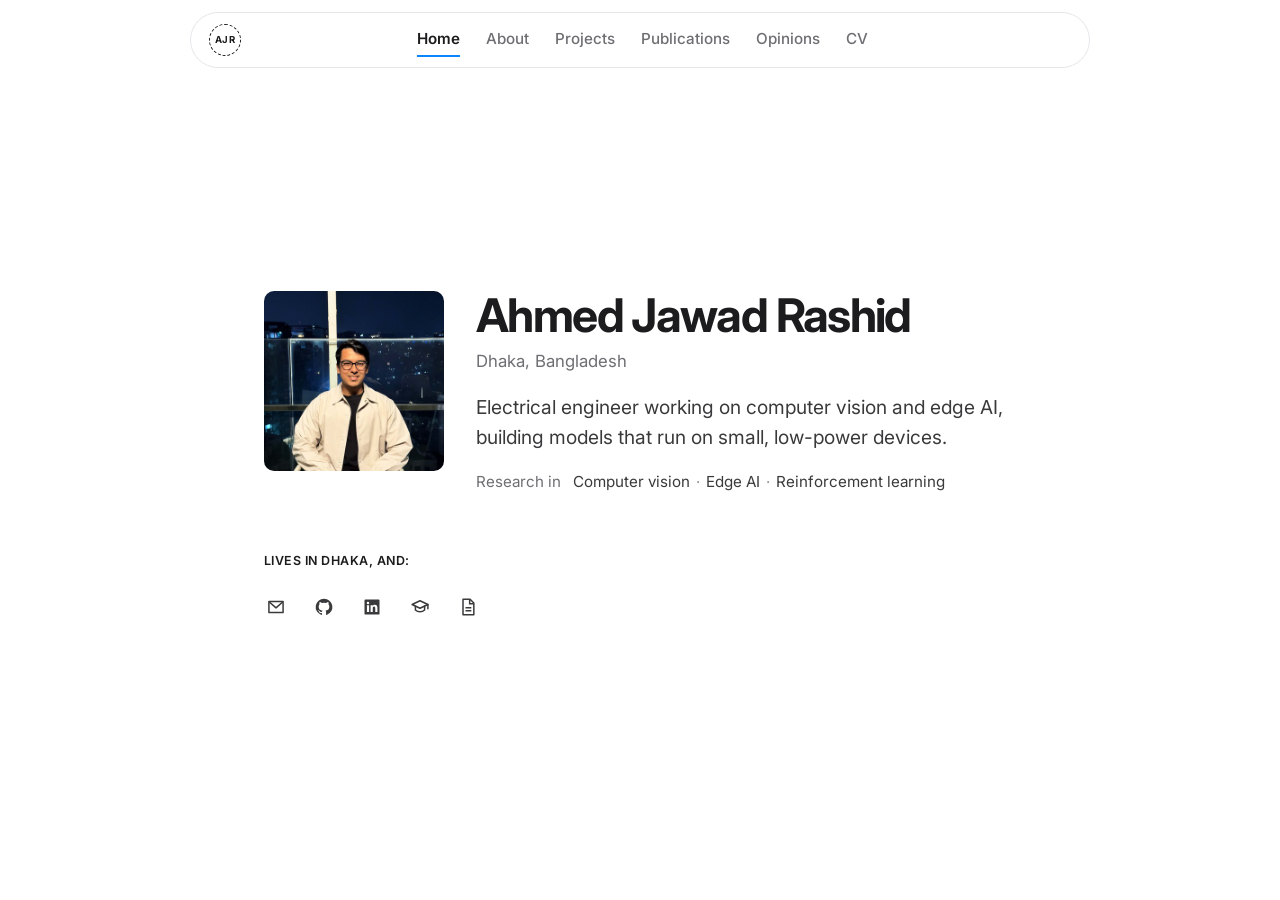
==== commit 6e79a7aa: "Add files via upload" ====
--- a/index.html
+++ b/index.html
@@ -39,7 +39,7 @@
     <div class="hero-text">
       <h1>Ahmed Jawad Rashid</h1>
       <p class="subname">Dhaka, Bangladesh</p>
-      <p class="bio">Electrical engineer working on computer vision, with a focus on finding defects in printed circuit boards.</p>
+      <p class="bio">Electrical engineer working on computer vision and edge AI, building models that run on small, low-power devices.</p>
       <p class="also">
         <span class="also-label">Research in</span>
         <span>Computer vision</span><span class="dot">·</span><span>Edge AI</span><span class="dot">·</span><span>Reinforcement learning</span>
--- a/style.css
+++ b/style.css
@@ -232,16 +232,40 @@
 .op-intro { color: var(--muted); font-size: 0.88rem; line-height: 1.8; margin: -12px 0 28px; }
 .op-list { list-style: none; margin: 0; padding: 0; }
 .op-list li + li { margin-top: 20px; }
+/* Each opinion is a <details> card: click the summary to open the full piece, click again to close. */
 .op-card {
   display: block;
-  padding: 26px 24px 30px;
   border-radius: 12px;
   background: var(--card);
-}
-.op-card:hover { background: var(--card-hover); text-decoration: none; }
+  scroll-margin-top: 96px;
+}
+.op-card > summary {
+  display: block;
+  list-style: none;
+  cursor: pointer;
+  padding: 26px 24px 26px;
+  border-radius: 12px;
+}
+.op-card > summary::-webkit-details-marker { display: none; }
+.op-card > summary:hover { background: var(--card-hover); }
+.op-card > summary:focus-visible { outline: 2px solid var(--accent); outline-offset: 2px; }
+.op-card[open] > summary { border-radius: 12px 12px 0 0; }
+
 .op-title { display: flex; gap: 12px; align-items: baseline; font-size: 1.2rem; line-height: 1.4; color: var(--text); }
 .op-mark { font-size: 1.15rem; flex: none; }
+.op-date { display: block; margin-bottom: 8px; font-size: 0.8rem; color: var(--muted); }
 .op-excerpt { display: block; margin-top: 12px; font-size: 0.8rem; line-height: 2; color: var(--text-2); }
+.op-card[open] .op-excerpt { display: none; }
+
+.op-toggle { display: block; margin-top: 14px; font-size: 0.78rem; color: var(--muted); }
+.op-toggle::before { content: "Read the full piece ↓"; }
+.op-card[open] .op-toggle::before { content: "Close ↑"; }
+
+.op-full { padding: 4px 24px 32px; border-top: 1px solid var(--line); }
+.op-full .op-meta { margin: 20px 0 24px; font-size: 0.78rem; color: var(--muted); }
+.op-full p { font-size: 0.88rem; line-height: 2; color: var(--text-2); margin: 0 0 18px; max-width: 46rem; }
+.op-full h2 { font-family: var(--mono); font-weight: 500; font-size: 1.02rem; color: var(--text); margin: 32px 0 12px; }
+.op-full blockquote { margin: 28px 0 8px; padding: 2px 0 2px 18px; border-left: 3px solid var(--line); color: var(--muted); font-size: 0.88rem; line-height: 2; }
 
 /* ===================== ABOUT ===================== */
 .prose p { font-size: 1.12rem; line-height: 1.75; color: var(--text-2); margin-bottom: 18px; max-width: 40rem; }
@@ -259,17 +283,26 @@
   color: var(--text);
 }
 .btn:hover { background: var(--chip); text-decoration: none; }
-.pdf-frame {
-  height: 80vh;
-  min-height: 560px;
+.cv-file {
+  display: flex;
+  align-items: center;
+  gap: 20px;
+  padding: 28px 28px;
   border: 1px solid var(--line);
-  border-radius: 12px;
-  overflow: hidden;
+  border-radius: 14px;
   background: var(--card);
-}
-.pdf-frame object { width: 100%; height: 100%; display: block; }
-.pdf-fallback { height: 100%; display: flex; flex-direction: column; align-items: center; justify-content: center; gap: 14px; color: var(--muted); padding: 24px; text-align: center; }
-.pdf-frame + .group { margin-top: 72px; }
+  color: var(--text);
+}
+.cv-file:hover { background: var(--card-hover); text-decoration: none; }
+.cv-file:focus-visible { outline: 2px solid var(--accent); outline-offset: 2px; }
+.cv-icon { flex: none; width: 56px; height: 56px; display: grid; place-items: center; border-radius: 12px; background: var(--bg); border: 1px solid var(--line); color: var(--text-2); }
+.cv-icon svg { width: 32px; height: 32px; }
+.cv-text { flex: 1; min-width: 0; }
+.cv-name { display: block; font-size: 1.1rem; font-weight: 600; }
+.cv-hint { display: block; margin-top: 2px; font-size: 0.9rem; color: var(--muted); }
+.cv-arrow { flex: none; font-size: 1.3rem; color: var(--muted); }
+.cv-file:hover .cv-arrow { color: var(--text); }
+.cv-file + .group { margin-top: 72px; }
 
 /* ===================== FOOTER ===================== */
 .footer {
@@ -317,7 +350,8 @@
   .page-head h1 { font-size: 2.1rem; }
   .home { padding-top: 40px; }
   .prose p { font-size: 1.03rem; }
-  .pdf-frame { height: 70vh; min-height: 420px; }
+  .cv-file { padding: 20px; gap: 16px; }
+  .cv-icon { width: 48px; height: 48px; }
 }
 
 @media (max-width: 480px) {
@@ -342,7 +376,8 @@
   .pr-main h3 { font-size: 1.35rem; }
   .pr-img { max-width: 100%; }
 
-  .op-card { padding: 20px 18px 24px; }
+  .op-card > summary { padding: 20px 18px 22px; }
+  .op-full { padding: 4px 18px 24px; }
   .op-title { font-size: 1.02rem; }
   .copy { margin-left: 0; width: 100%; }
 }
